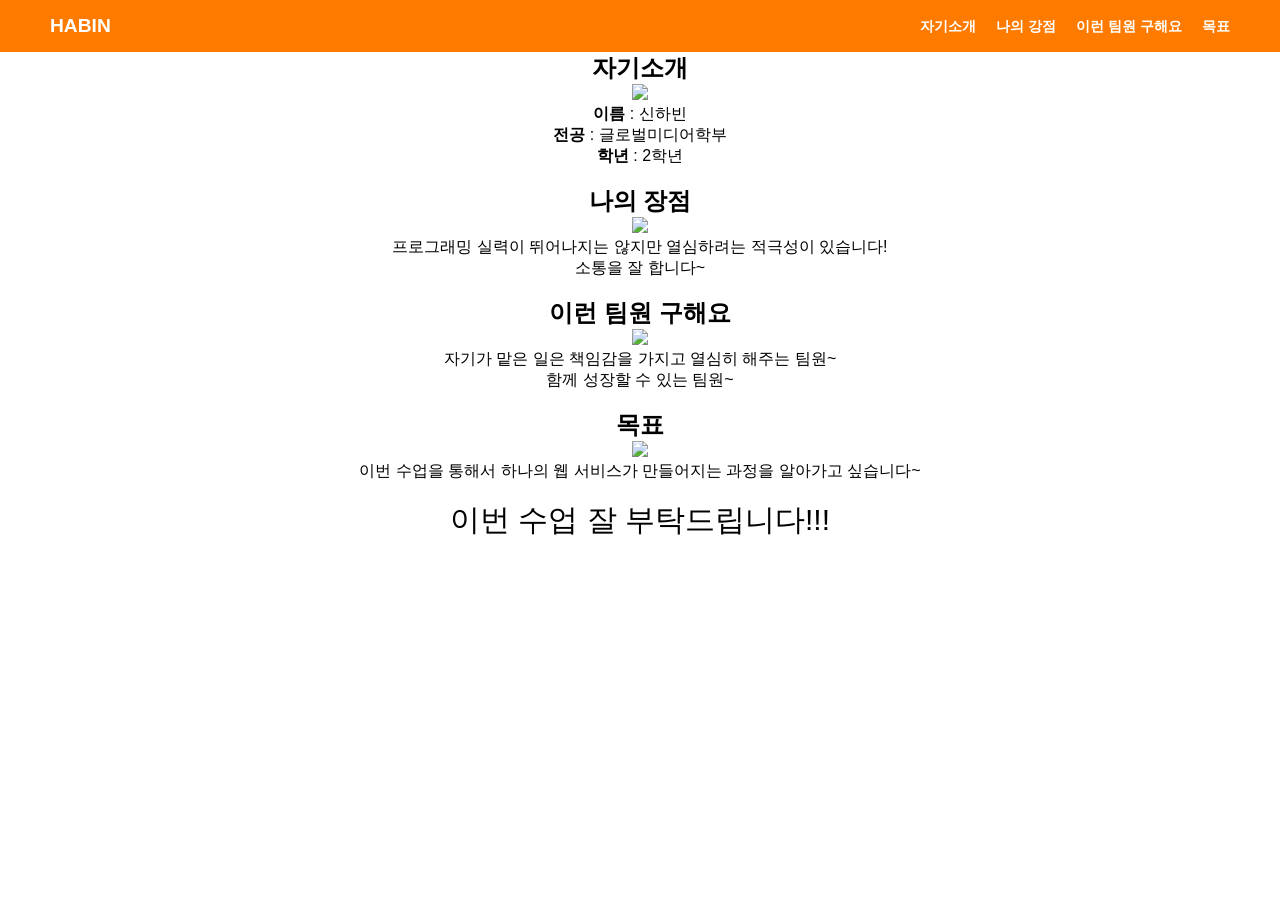
==== index.html @ 5b52268b "Add files via upload" ====
<!DOCTYPE html>
<html lang="ko">
<head>
    <meta charset="UTF-8">
    <meta name="viewport" content="width=device-width, initial-scale=1.0">
    <title>Habin Portfolio</title>
    <link rel="stylesheet" href="style.css">
<body>
    <header>
        <nav class="navbar">
            <div class="logo">HABIN</div>
            <ul class="nav-links">
                <li><a href="#1">자기소개</a></li>
                <li><a href="#2">나의 강점</a></li>
                <li><a href="#3">이런 팀원 구해요</a></li>
                <li><a href="#4">목표</a></li>
            </ul>
        </nav>
    </header>

    <section id="1">
        <h1>자기소개</h1>
        <img src="자기소개.jpeg">
        <p><b>이름</b> : 신하빈<br><b>전공</b> : 글로벌미디어학부<br><b>학년</b> : 2학년</p>
    </section>
    <br>
    <section id="2">
        <h1>나의 장점</h1>
        <img src="장점.jpeg">
        <p>프로그래밍 실력이 뛰어나지는 않지만 열심하려는 적극성이 있습니다!</p>
        <p>소통을 잘 합니다~</p>
        <p></p>
    </section>
    <br>
    <section id="3">
        <h1>이런 팀원 구해요</h1>
        <img src="성장.jpeg">
        <p>자기가 맡은 일은 책임감을 가지고 열심히 해주는 팀원~</p>
        <p>함께 성장할 수 있는 팀원~</p>
    </section>
    <br>
    <section id="4">
        <h1>목표</h1>
        <img src="목표.jpeg">
        <p>이번 수업을 통해서 하나의 웹 서비스가 만들어지는 과정을 알아가고 싶습니다~</p>
    </section>
    <br>

    <p style="font-size: 30px;">이번 수업 잘 부탁드립니다!!!</p>

</body>
</html>
---- style.css ----
* {
    margin: 0;
    padding: 0;
    box-sizing: border-box;
    font-family: 'Arial', sans-serif;
}

body {
    background-color: #ffffff;
    display: flex;
    flex-direction: column;
    align-items: center;
    min-height: 100vh;
}

header {
    width: 100%;
    background-color: #ff7b00; 
    padding: 15px 50px;
}

.navbar {
    display: flex;
    justify-content: space-between;
    align-items: center;
    max-width: 1200px;
    margin: 0 auto;
}

.logo {
    color: white;
    font-weight: bold;
    font-size: 1.2rem;
}

.nav-links {
    list-style: none;
    display: flex;
    gap: 20px;
}

.nav-links a {
    text-decoration: none;
    color: white;
    font-size: 0.9rem;
    font-weight: 600;
}

.nav-links a:hover {
    color: #ffd8a8; 
}

section {
    text-align: center;
}
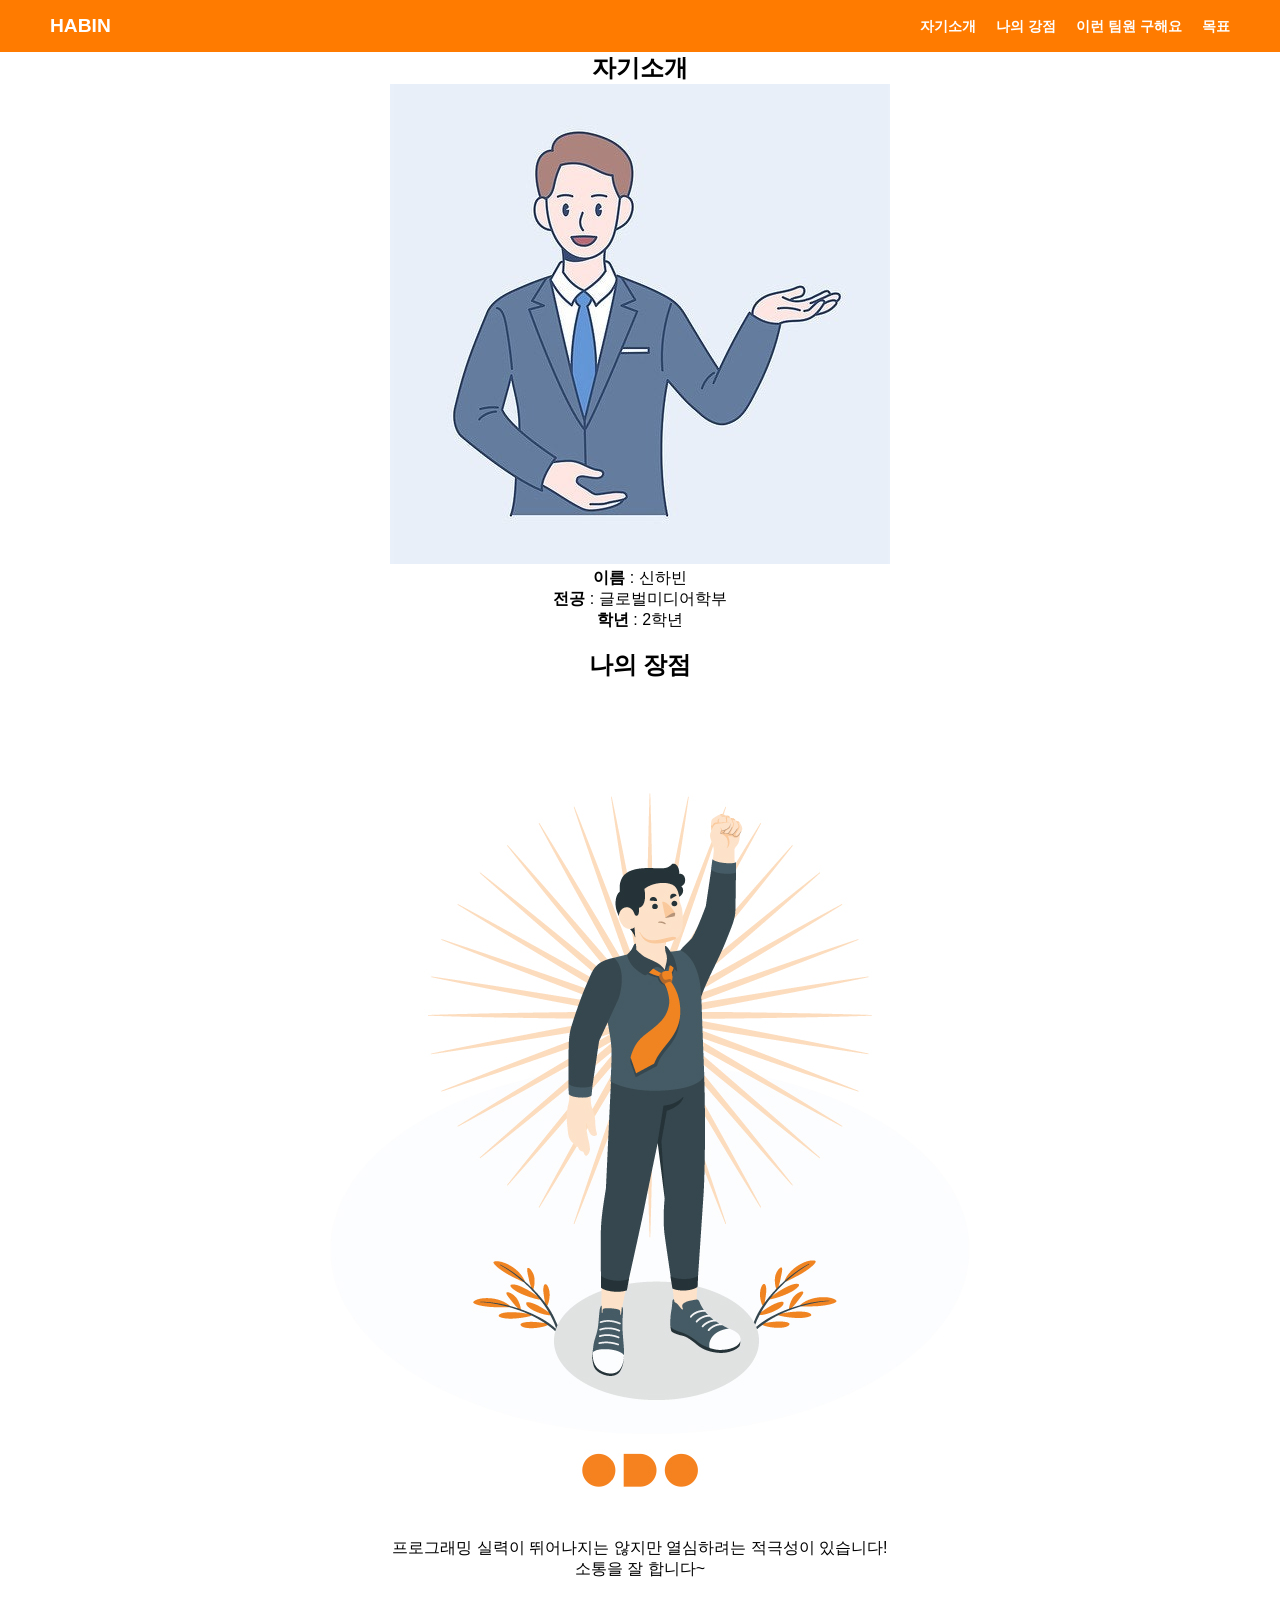
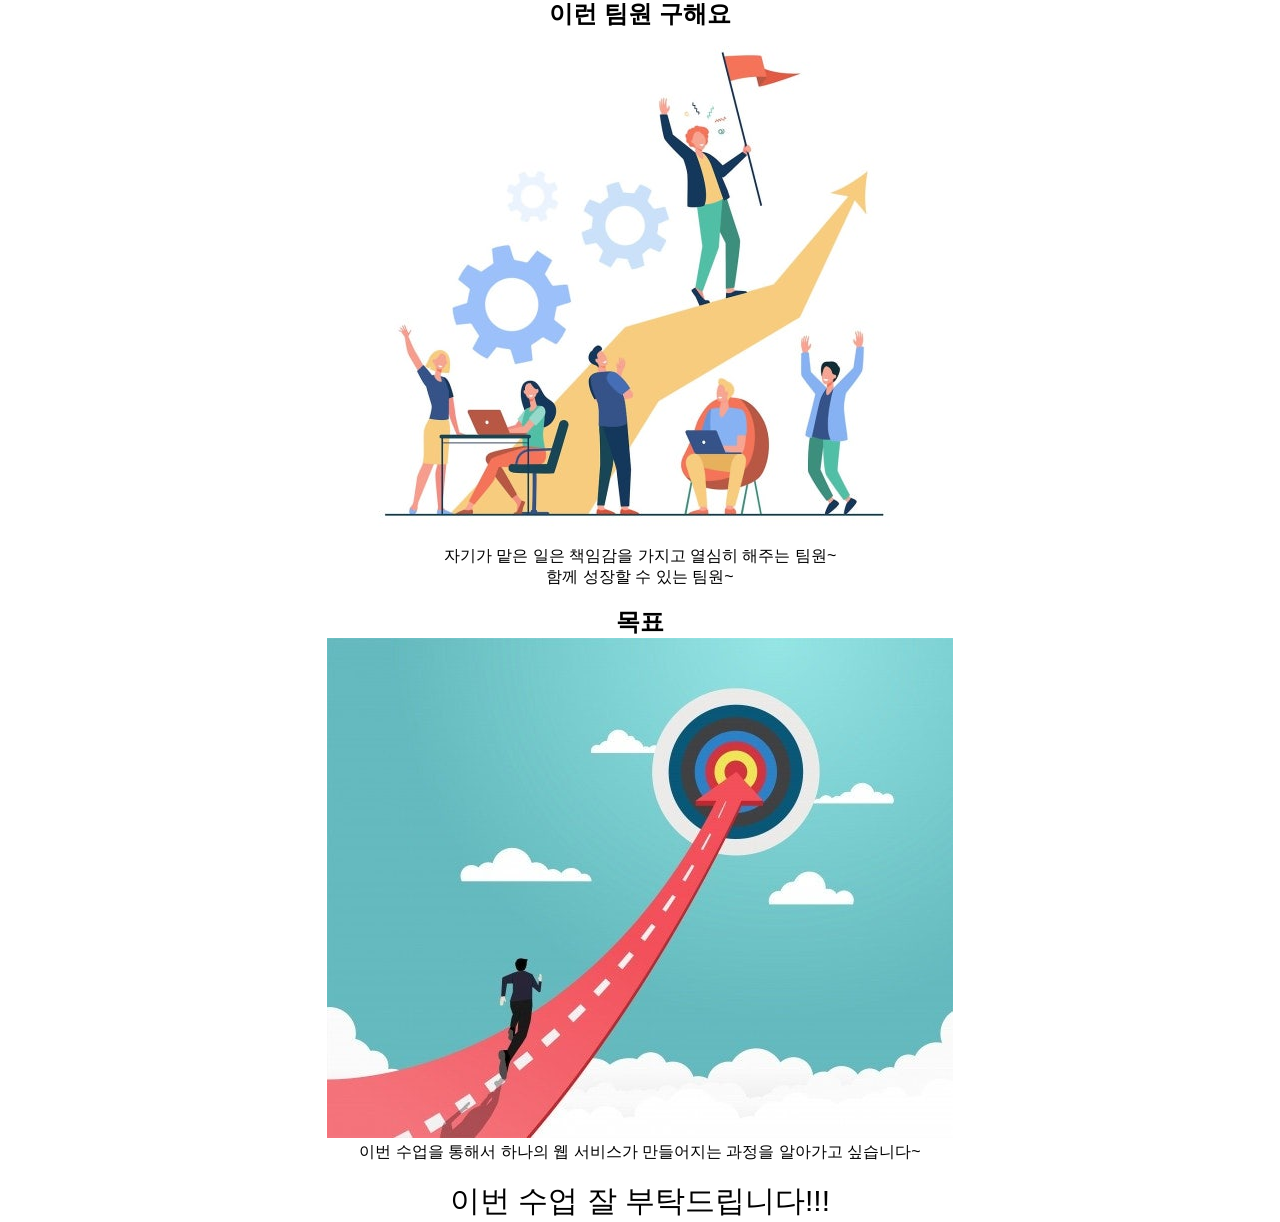
==== commit b6abba38: "Update index.html" ====
--- a/index.html
+++ b/index.html
@@ -20,13 +20,13 @@
 
     <section id="1">
         <h1>자기소개</h1>
-        <img src="자기소개.jpeg">
+        <img src="intro.jpeg">
         <p><b>이름</b> : 신하빈<br><b>전공</b> : 글로벌미디어학부<br><b>학년</b> : 2학년</p>
     </section>
     <br>
     <section id="2">
         <h1>나의 장점</h1>
-        <img src="장점.jpeg">
+        <img src="strength.jpeg">
         <p>프로그래밍 실력이 뛰어나지는 않지만 열심하려는 적극성이 있습니다!</p>
         <p>소통을 잘 합니다~</p>
         <p></p>
@@ -34,14 +34,14 @@
     <br>
     <section id="3">
         <h1>이런 팀원 구해요</h1>
-        <img src="성장.jpeg">
+        <img src="growth.jpeg">
         <p>자기가 맡은 일은 책임감을 가지고 열심히 해주는 팀원~</p>
         <p>함께 성장할 수 있는 팀원~</p>
     </section>
     <br>
     <section id="4">
         <h1>목표</h1>
-        <img src="목표.jpeg">
+        <img src="goal.jpeg">
         <p>이번 수업을 통해서 하나의 웹 서비스가 만들어지는 과정을 알아가고 싶습니다~</p>
     </section>
     <br>
@@ -49,4 +49,4 @@
     <p style="font-size: 30px;">이번 수업 잘 부탁드립니다!!!</p>
 
 </body>
-</html>+</html>
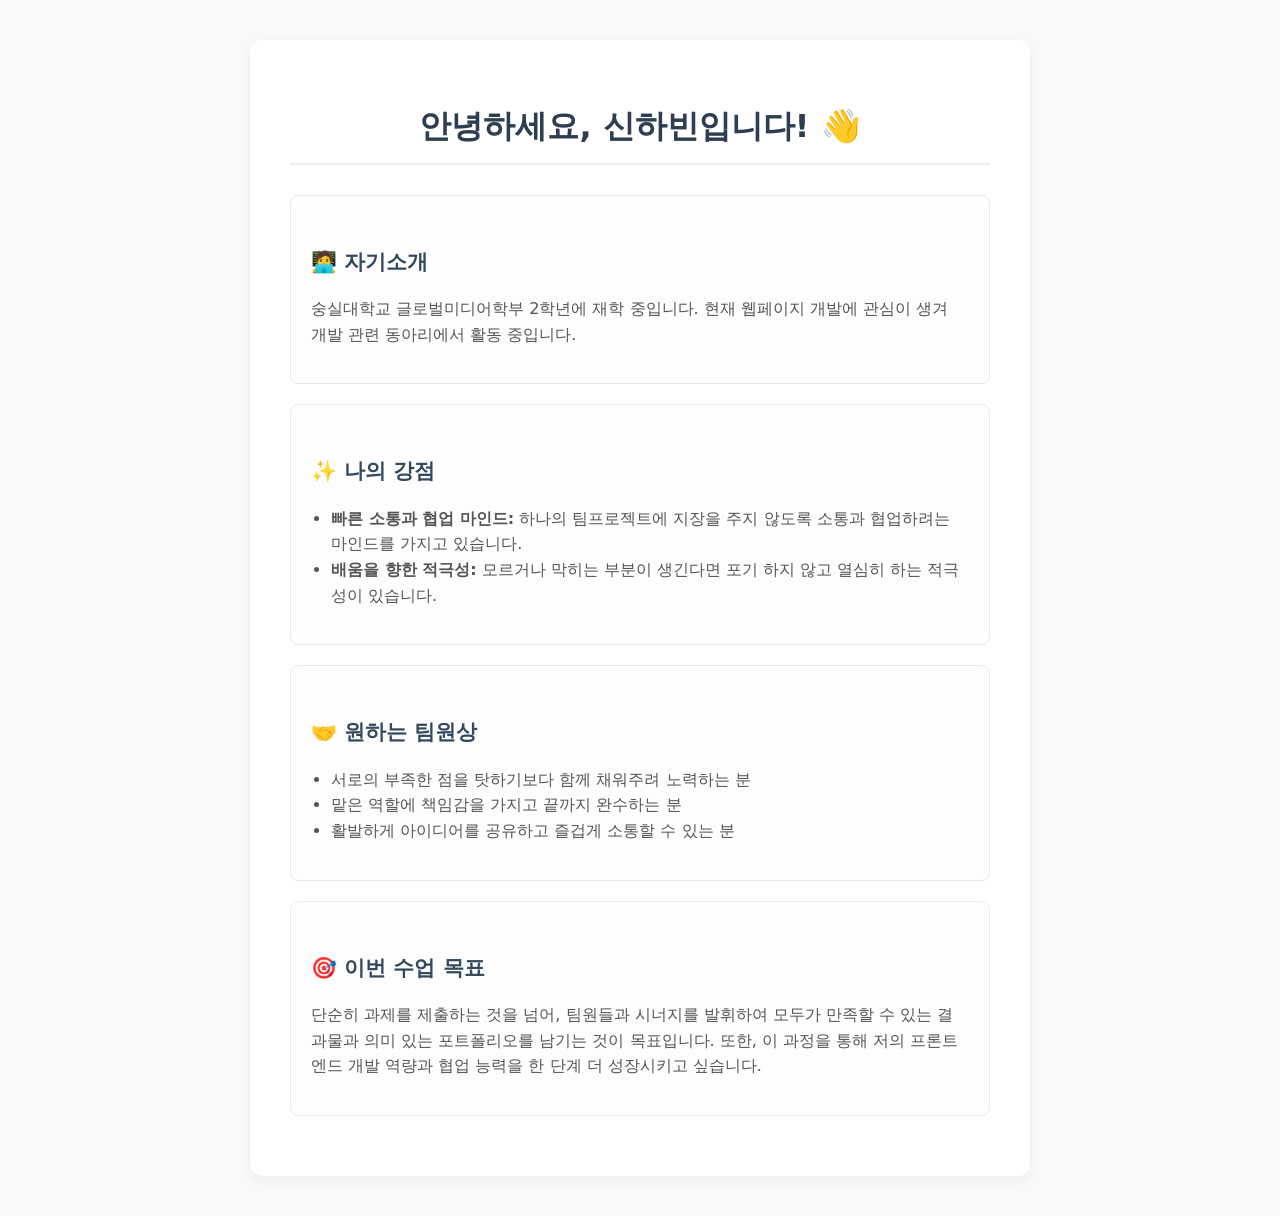
==== commit cfe6a932: "index.html" ====
--- a/index.html
+++ b/index.html
@@ -3,50 +3,90 @@
 <head>
     <meta charset="UTF-8">
     <meta name="viewport" content="width=device-width, initial-scale=1.0">
-    <title>Habin Portfolio</title>
-    <link rel="stylesheet" href="style.css">
+    <title>신하빈 - 팀빌딩 자기소개</title>
+    <style>
+        body {
+            font-family: 'Pretendard', -apple-system, BlinkMacSystemFont, system-ui, Roboto, 'Helvetica Neue', 'Segoe UI', 'Apple SD Gothic Neo', 'Noto Sans KR', 'Malgun Gothic', sans-serif;
+            background-color: #f8f9fa;
+            color: #333;
+            line-height: 1.6;
+            margin: 0;
+            padding: 40px 20px;
+        }
+        .container {
+            max-width: 700px;
+            margin: 0 auto;
+            background-color: #ffffff;
+            padding: 40px;
+            border-radius: 12px;
+            box-shadow: 0 4px 12px rgba(0,0,0,0.05);
+        }
+        h1 {
+            color: #2c3e50;
+            border-bottom: 2px solid #eee;
+            padding-bottom: 10px;
+            text-align: center;
+            margin-bottom: 30px;
+        }
+        h2 {
+            color: #34495e;
+            font-size: 1.3rem;
+            margin-top: 30px;
+        }
+        p, li {
+            font-size: 1rem;
+            color: #555;
+        }
+        .section {
+            background-color: #fdfdfd;
+            border: 1px solid #eaeaea;
+            padding: 20px;
+            border-radius: 8px;
+            margin-bottom: 20px;
+        }
+        ul {
+            padding-left: 20px;
+        }
+    </style>
+</head>
 <body>
-    <header>
-        <nav class="navbar">
-            <div class="logo">HABIN</div>
-            <ul class="nav-links">
-                <li><a href="#1">자기소개</a></li>
-                <li><a href="#2">나의 강점</a></li>
-                <li><a href="#3">이런 팀원 구해요</a></li>
-                <li><a href="#4">목표</a></li>
+
+    <div class="container">
+        <header>
+            <h1>안녕하세요, 신하빈입니다! 👋</h1>
+        </header>
+
+        <section class="section">
+            <h2>🧑‍💻 자기소개</h2>
+            <p>
+                숭실대학교 글로벌미디어학부 2학년에 재학 중입니다. 현재 웹페이지 개발에 관심이 생겨 개발 관련 동아리에서 활동 중입니다.
+            </p>
+        </section>
+
+        <section class="section">
+            <h2>✨ 나의 강점</h2>
+            <ul>
+                <li><strong>빠른 소통과 협업 마인드:</strong> 하나의 팀프로젝트에 지장을 주지 않도록 소통과 협업하려는 마인드를 가지고 있습니다.</li>
+                <li><strong>배움을 향한 적극성:</strong> 모르거나 막히는 부분이 생긴다면 포기 하지 않고 열심히 하는 적극성이 있습니다.</li>
             </ul>
-        </nav>
-    </header>
+        </section>
 
-    <section id="1">
-        <h1>자기소개</h1>
-        <img src="intro.jpeg">
-        <p><b>이름</b> : 신하빈<br><b>전공</b> : 글로벌미디어학부<br><b>학년</b> : 2학년</p>
-    </section>
-    <br>
-    <section id="2">
-        <h1>나의 장점</h1>
-        <img src="strength.jpeg">
-        <p>프로그래밍 실력이 뛰어나지는 않지만 열심하려는 적극성이 있습니다!</p>
-        <p>소통을 잘 합니다~</p>
-        <p></p>
-    </section>
-    <br>
-    <section id="3">
-        <h1>이런 팀원 구해요</h1>
-        <img src="growth.jpeg">
-        <p>자기가 맡은 일은 책임감을 가지고 열심히 해주는 팀원~</p>
-        <p>함께 성장할 수 있는 팀원~</p>
-    </section>
-    <br>
-    <section id="4">
-        <h1>목표</h1>
-        <img src="goal.jpeg">
-        <p>이번 수업을 통해서 하나의 웹 서비스가 만들어지는 과정을 알아가고 싶습니다~</p>
-    </section>
-    <br>
+        <section class="section">
+            <h2>🤝 원하는 팀원상</h2>
+            <ul>
+                <li>서로의 부족한 점을 탓하기보다 함께 채워주려 노력하는 분</li>
+                <li>맡은 역할에 책임감을 가지고 끝까지 완수하는 분</li>
+                <li>활발하게 아이디어를 공유하고 즐겁게 소통할 수 있는 분</li>
+            </ul>
+        </section>
 
-    <p style="font-size: 30px;">이번 수업 잘 부탁드립니다!!!</p>
+        <section class="section">
+            <h2>🎯 이번 수업 목표</h2>
+            <p>
+                단순히 과제를 제출하는 것을 넘어, 팀원들과 시너지를 발휘하여 모두가 만족할 수 있는 결과물과 의미 있는 포트폴리오를 남기는 것이 목표입니다. 또한, 이 과정을 통해 저의 프론트엔드 개발 역량과 협업 능력을 한 단계 더 성장시키고 싶습니다.
+            </p>
+        </section>
+    </div>
 
 </body>
 </html>
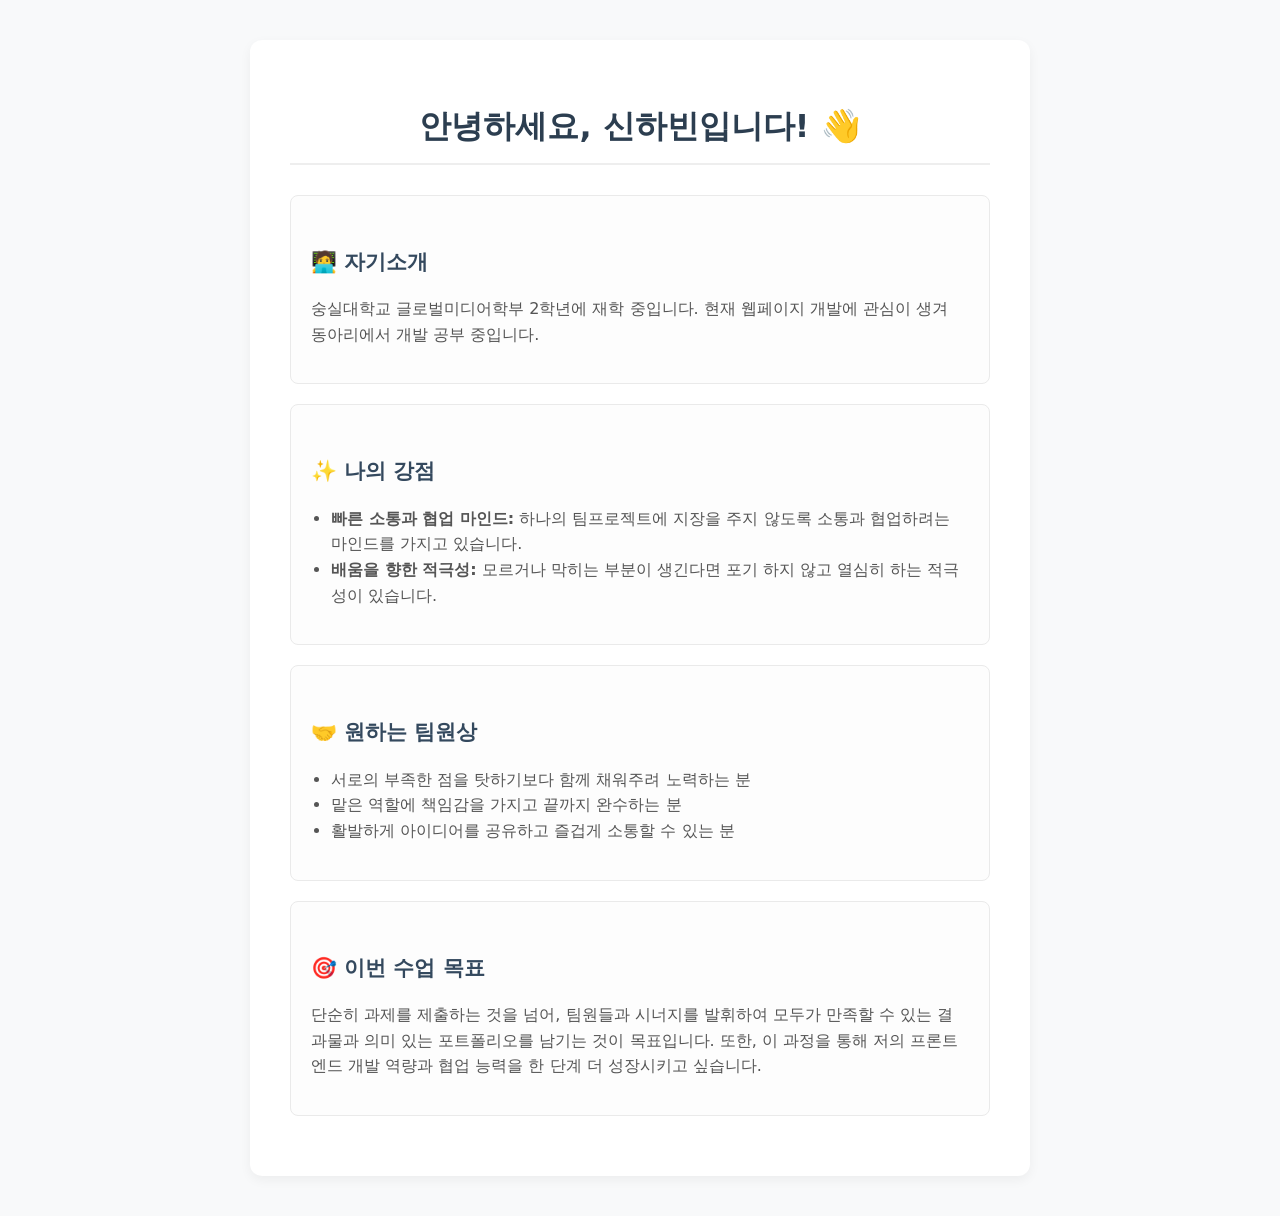
==== commit 8a036f85: "Update index.html" ====
--- a/index.html
+++ b/index.html
@@ -59,7 +59,7 @@
         <section class="section">
             <h2>🧑‍💻 자기소개</h2>
             <p>
-                숭실대학교 글로벌미디어학부 2학년에 재학 중입니다. 현재 웹페이지 개발에 관심이 생겨 개발 관련 동아리에서 활동 중입니다.
+                숭실대학교 글로벌미디어학부 2학년에 재학 중입니다. 현재 웹페이지 개발에 관심이 생겨 동아리에서 개발 공부 중입니다.
             </p>
         </section>
 
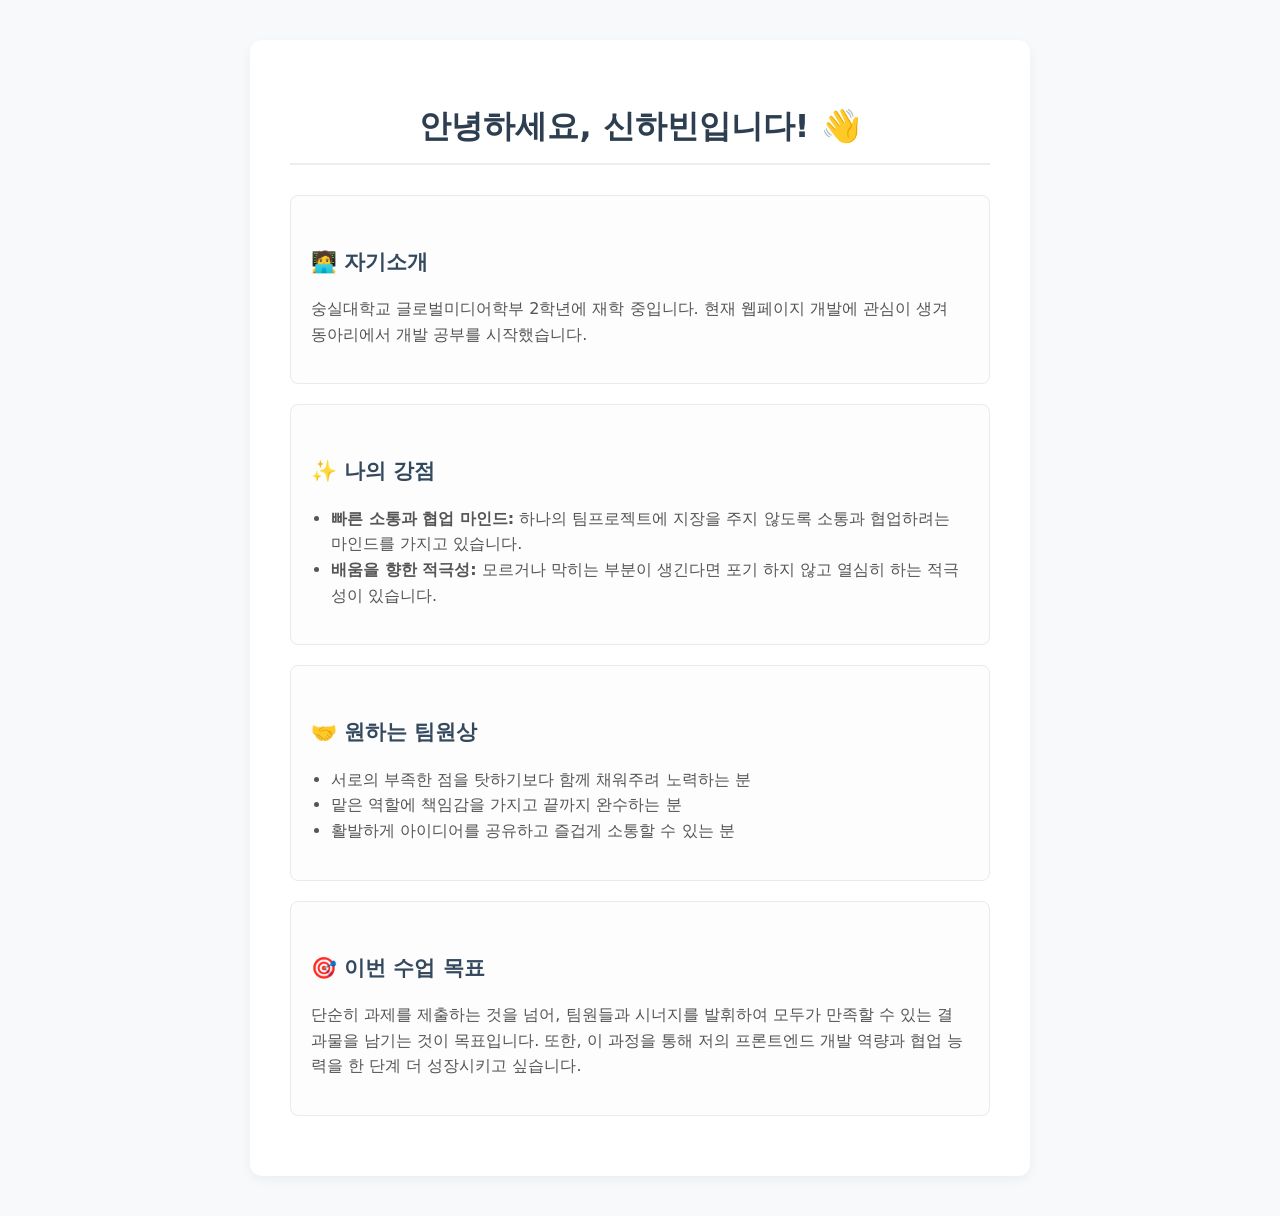
==== commit 7e8453cb: "Update index.html" ====
--- a/index.html
+++ b/index.html
@@ -59,7 +59,7 @@
         <section class="section">
             <h2>🧑‍💻 자기소개</h2>
             <p>
-                숭실대학교 글로벌미디어학부 2학년에 재학 중입니다. 현재 웹페이지 개발에 관심이 생겨 동아리에서 개발 공부 중입니다.
+                숭실대학교 글로벌미디어학부 2학년에 재학 중입니다. 현재 웹페이지 개발에 관심이 생겨 동아리에서 개발 공부를 시작했습니다.
             </p>
         </section>
 
@@ -83,7 +83,7 @@
         <section class="section">
             <h2>🎯 이번 수업 목표</h2>
             <p>
-                단순히 과제를 제출하는 것을 넘어, 팀원들과 시너지를 발휘하여 모두가 만족할 수 있는 결과물과 의미 있는 포트폴리오를 남기는 것이 목표입니다. 또한, 이 과정을 통해 저의 프론트엔드 개발 역량과 협업 능력을 한 단계 더 성장시키고 싶습니다.
+                단순히 과제를 제출하는 것을 넘어, 팀원들과 시너지를 발휘하여 모두가 만족할 수 있는 결과물을 남기는 것이 목표입니다. 또한, 이 과정을 통해 저의 프론트엔드 개발 역량과 협업 능력을 한 단계 더 성장시키고 싶습니다.
             </p>
         </section>
     </div>
